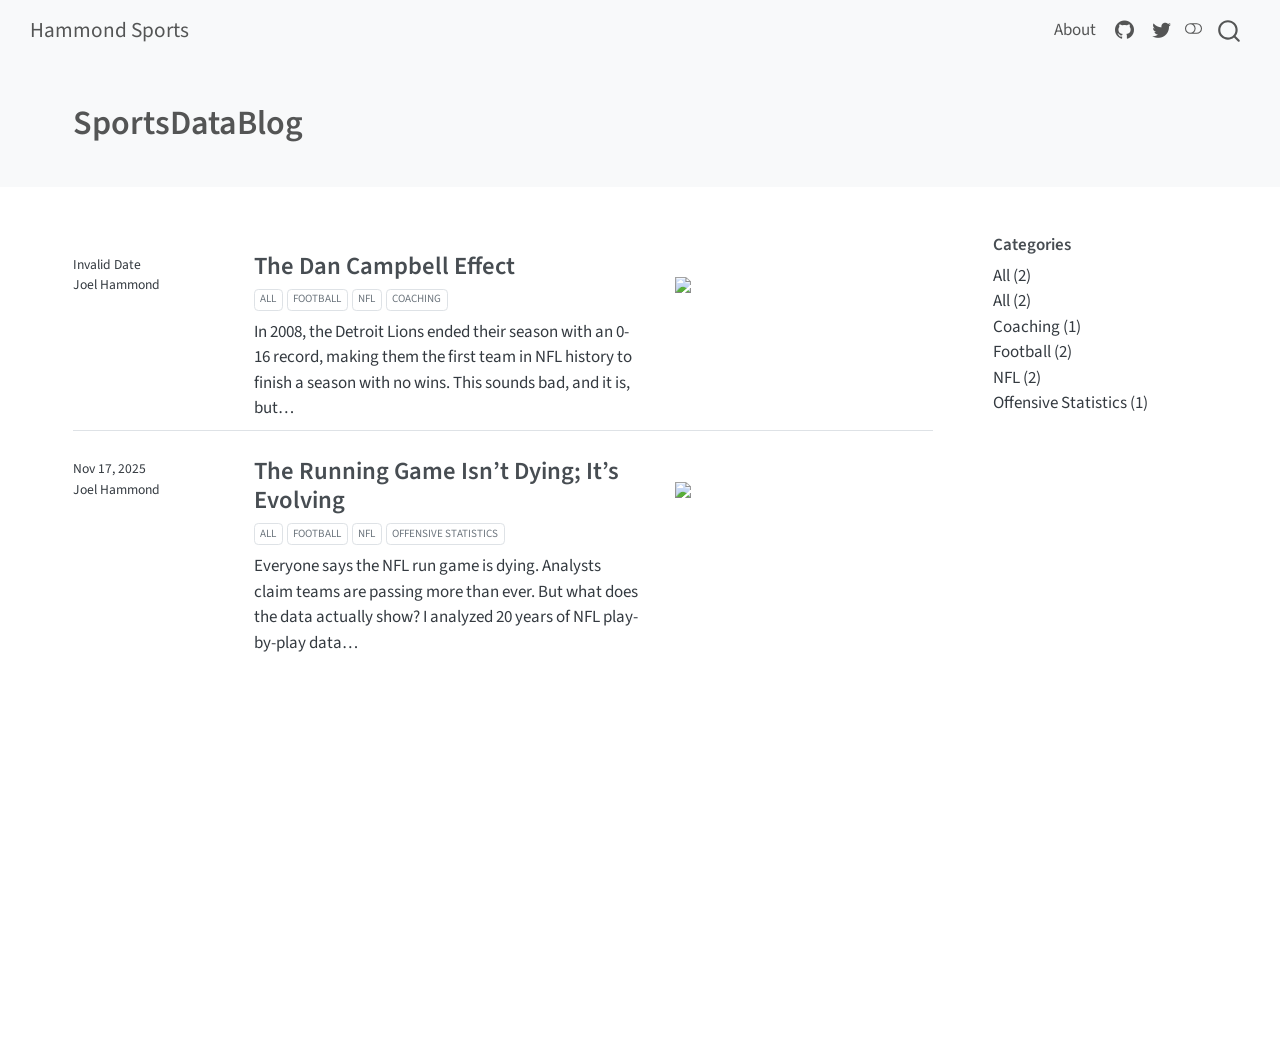
==== index.html @ 889d83ba "DanTest5" ====
<!DOCTYPE html>
<html xmlns="http://www.w3.org/1999/xhtml" lang="en" xml:lang="en"><head>

<meta charset="utf-8">
<meta name="generator" content="quarto-1.5.57">

<meta name="viewport" content="width=device-width, initial-scale=1.0, user-scalable=yes">


<title>SportsDataBlog – Hammond Sports</title>
<style>
code{white-space: pre-wrap;}
span.smallcaps{font-variant: small-caps;}
div.columns{display: flex; gap: min(4vw, 1.5em);}
div.column{flex: auto; overflow-x: auto;}
div.hanging-indent{margin-left: 1.5em; text-indent: -1.5em;}
ul.task-list{list-style: none;}
ul.task-list li input[type="checkbox"] {
  width: 0.8em;
  margin: 0 0.8em 0.2em -1em; /* quarto-specific, see https://github.com/quarto-dev/quarto-cli/issues/4556 */ 
  vertical-align: middle;
}
</style>


<script src="site_libs/quarto-nav/quarto-nav.js"></script>
<script src="site_libs/quarto-nav/headroom.min.js"></script>
<script src="site_libs/clipboard/clipboard.min.js"></script>
<script src="site_libs/quarto-search/autocomplete.umd.js"></script>
<script src="site_libs/quarto-search/fuse.min.js"></script>
<script src="site_libs/quarto-search/quarto-search.js"></script>
<meta name="quarto:offset" content="./">
<link href="./logo.png" rel="icon" type="image/png">
<script src="site_libs/quarto-listing/list.min.js"></script>
<script src="site_libs/quarto-listing/quarto-listing.js"></script>
<script src="site_libs/quarto-html/quarto.js"></script>
<script src="site_libs/quarto-html/popper.min.js"></script>
<script src="site_libs/quarto-html/tippy.umd.min.js"></script>
<script src="site_libs/quarto-html/anchor.min.js"></script>
<link href="site_libs/quarto-html/tippy.css" rel="stylesheet">
<link href="site_libs/quarto-html/quarto-syntax-highlighting.css" rel="stylesheet" class="quarto-color-scheme" id="quarto-text-highlighting-styles">
<link href="site_libs/quarto-html/quarto-syntax-highlighting-dark.css" rel="prefetch" class="quarto-color-scheme quarto-color-alternate" id="quarto-text-highlighting-styles">
<script src="site_libs/bootstrap/bootstrap.min.js"></script>
<link href="site_libs/bootstrap/bootstrap-icons.css" rel="stylesheet">
<link href="site_libs/bootstrap/bootstrap.min.css" rel="stylesheet" class="quarto-color-scheme" id="quarto-bootstrap" data-mode="light">
<link href="site_libs/bootstrap/bootstrap-dark.min.css" rel="prefetch" class="quarto-color-scheme quarto-color-alternate" id="quarto-bootstrap" data-mode="light">
<script id="quarto-search-options" type="application/json">{
  "location": "navbar",
  "copy-button": false,
  "collapse-after": 3,
  "panel-placement": "end",
  "type": "overlay",
  "limit": 50,
  "keyboard-shortcut": [
    "f",
    "/",
    "s"
  ],
  "show-item-context": false,
  "language": {
    "search-no-results-text": "No results",
    "search-matching-documents-text": "matching documents",
    "search-copy-link-title": "Copy link to search",
    "search-hide-matches-text": "Hide additional matches",
    "search-more-match-text": "more match in this document",
    "search-more-matches-text": "more matches in this document",
    "search-clear-button-title": "Clear",
    "search-text-placeholder": "",
    "search-detached-cancel-button-title": "Cancel",
    "search-submit-button-title": "Submit",
    "search-label": "Search"
  }
}</script>
<script>

  window.document.addEventListener("DOMContentLoaded", function (_event) {
    const listingTargetEl = window.document.querySelector('#listing-listing .list');
    if (!listingTargetEl) {
      // No listing discovered, do not attach.
      return; 
    }

    const options = {
      valueNames: ['listing-date','listing-title','listing-author','listing-image','listing-description','listing-categories',{ data: ['index'] },{ data: ['categories'] },{ data: ['listing-date-sort'] },{ data: ['listing-file-modified-sort'] }],
      
      searchColumns: ["listing-date","listing-title","listing-author","listing-image","listing-description","listing-categories"],
    };

    window['quarto-listings'] = window['quarto-listings'] || {};
    window['quarto-listings']['listing-listing'] = new List('listing-listing', options);

    if (window['quarto-listing-loaded']) {
      window['quarto-listing-loaded']();
    }
  });

  window.addEventListener('hashchange',() => {
    if (window['quarto-listing-loaded']) {
      window['quarto-listing-loaded']();
    }
  })
  </script>

  <script src="https://cdnjs.cloudflare.com/polyfill/v3/polyfill.min.js?features=es6"></script>
  <script src="https://cdn.jsdelivr.net/npm/mathjax@3/es5/tex-chtml-full.js" type="text/javascript"></script>

<script type="text/javascript">
const typesetMath = (el) => {
  if (window.MathJax) {
    // MathJax Typeset
    window.MathJax.typeset([el]);
  } else if (window.katex) {
    // KaTeX Render
    var mathElements = el.getElementsByClassName("math");
    var macros = [];
    for (var i = 0; i < mathElements.length; i++) {
      var texText = mathElements[i].firstChild;
      if (mathElements[i].tagName == "SPAN") {
        window.katex.render(texText.data, mathElements[i], {
          displayMode: mathElements[i].classList.contains('display'),
          throwOnError: false,
          macros: macros,
          fleqn: false
        });
      }
    }
  }
}
window.Quarto = {
  typesetMath
};
</script>

<link rel="stylesheet" href="styles.css">
</head>

<body class="nav-fixed">

<div id="quarto-search-results"></div>
  <header id="quarto-header" class="headroom fixed-top quarto-banner">
    <nav class="navbar navbar-expand-lg " data-bs-theme="dark">
      <div class="navbar-container container-fluid">
      <div class="navbar-brand-container mx-auto">
    <a class="navbar-brand" href="./index.html">
    <span class="navbar-title">Hammond Sports</span>
    </a>
  </div>
            <div id="quarto-search" class="" title="Search"></div>
          <button class="navbar-toggler" type="button" data-bs-toggle="collapse" data-bs-target="#navbarCollapse" aria-controls="navbarCollapse" role="menu" aria-expanded="false" aria-label="Toggle navigation" onclick="if (window.quartoToggleHeadroom) { window.quartoToggleHeadroom(); }">
  <span class="navbar-toggler-icon"></span>
</button>
          <div class="collapse navbar-collapse" id="navbarCollapse">
            <ul class="navbar-nav navbar-nav-scroll ms-auto">
  <li class="nav-item">
    <a class="nav-link" href="./about.html"> 
<span class="menu-text">About</span></a>
  </li>  
  <li class="nav-item compact">
    <a class="nav-link" href="https://github.com/JoelHammond1"> <i class="bi bi-github" role="img">
</i> 
<span class="menu-text"></span></a>
  </li>  
  <li class="nav-item compact">
    <a class="nav-link" href="https://x.com/GBR_GoBigRed"> <i class="bi bi-twitter" role="img">
</i> 
<span class="menu-text"></span></a>
  </li>  
</ul>
          </div> <!-- /navcollapse -->
            <div class="quarto-navbar-tools">
  <a href="" class="quarto-color-scheme-toggle quarto-navigation-tool  px-1" onclick="window.quartoToggleColorScheme(); return false;" title="Toggle dark mode"><i class="bi"></i></a>
</div>
      </div> <!-- /container-fluid -->
    </nav>
</header>
<!-- content -->
<header id="title-block-header" class="quarto-title-block default page-columns page-full">
  <div class="quarto-title-banner page-columns page-full">
    <div class="quarto-title column-page-left">
      <h1 class="title">SportsDataBlog</h1>
                      </div>
  </div>
    
  
  <div class="quarto-title-meta column-page-left">

      
    
      
    </div>
    
  
  </header><div id="quarto-content" class="quarto-container page-columns page-rows-contents page-layout-full page-navbar">
<!-- sidebar -->
<!-- margin-sidebar -->
    <div id="quarto-margin-sidebar" class="sidebar margin-sidebar">
        
    <h5 class="quarto-listing-category-title">Categories</h5><div class="quarto-listing-category category-default"><div class="category" data-category="">All <span class="quarto-category-count">(2)</span></div><div class="category" data-category="All">All <span class="quarto-category-count">(2)</span></div><div class="category" data-category="Coaching">Coaching <span class="quarto-category-count">(1)</span></div><div class="category" data-category="Football">Football <span class="quarto-category-count">(2)</span></div><div class="category" data-category="NFL">NFL <span class="quarto-category-count">(2)</span></div><div class="category" data-category="Offensive Statistics">Offensive Statistics <span class="quarto-category-count">(1)</span></div></div></div>
<!-- main -->
<main class="content quarto-banner-title-block column-page-left" id="quarto-document-content">









<div class="quarto-listing quarto-listing-container-default" id="listing-listing">
<div class="list quarto-listing-default">
<div class="quarto-post image-right" data-index="0" data-categories="All,Football,NFL,Coaching" data-listing-date-sort="NaN" data-listing-file-modified-sort="1764719911461" data-listing-date-modified-sort="NaN" data-listing-reading-time-sort="6" data-listing-word-count-sort="1157">
<div class="thumbnail">
<p><a href="./posts/DetroitLions/index.html" class="no-external"></a></p><a href="./posts/DetroitLions/index.html" class="no-external">
<p><img loading="lazy" src="./posts/DetroitLions/DanCampbellBlog.jpg" class="thumbnail-image"></p>
</a><p><a href="./posts/DetroitLions/index.html" class="no-external"></a></p>
</div>
<div class="body">
<h3 class="no-anchor listing-title">
<a href="./posts/DetroitLions/index.html" class="no-external">The Dan Campbell Effect</a>
</h3>
<div class="listing-subtitle">
<a href="./posts/DetroitLions/index.html" class="no-external"></a>
</div>
<div class="listing-categories">
<div class="listing-category" onclick="window.quartoListingCategory('All'); return false;">
All
</div>
<div class="listing-category" onclick="window.quartoListingCategory('Football'); return false;">
Football
</div>
<div class="listing-category" onclick="window.quartoListingCategory('NFL'); return false;">
NFL
</div>
<div class="listing-category" onclick="window.quartoListingCategory('Coaching'); return false;">
Coaching
</div>
</div>
<div class="listing-description">
<a href="./posts/DetroitLions/index.html" class="no-external">In 2008, the Detroit Lions ended their season with an 0-16 record, making them the first team in NFL history to finish a season with no wins. This sounds bad, and it is, but…</a>
</div>
</div>
<div class="metadata">
<a href="./posts/DetroitLions/index.html" class="no-external">
<div class="listing-date">
Invalid Date
</div>
<div class="listing-author">
Joel Hammond
</div>
</a>
</div>
</div>
<div class="quarto-post image-right" data-index="1" data-categories="All,Football,NFL,Offensive Statistics" data-listing-date-sort="1763359200000" data-listing-file-modified-sort="1763577072582" data-listing-date-modified-sort="NaN" data-listing-reading-time-sort="9" data-listing-word-count-sort="1790">
<div class="thumbnail">
<p><a href="./posts/FootBallRushing/index.html" class="no-external"></a></p><a href="./posts/FootBallRushing/index.html" class="no-external">
<p><img loading="lazy" src="./posts/FootBallRushing/000012.png?fixed_size=1" class="thumbnail-image"></p>
</a><p><a href="./posts/FootBallRushing/index.html" class="no-external"></a></p>
</div>
<div class="body">
<h3 class="no-anchor listing-title">
<a href="./posts/FootBallRushing/index.html" class="no-external">The Running Game Isn’t Dying; It’s Evolving</a>
</h3>
<div class="listing-subtitle">
<a href="./posts/FootBallRushing/index.html" class="no-external"></a>
</div>
<div class="listing-categories">
<div class="listing-category" onclick="window.quartoListingCategory('All'); return false;">
All
</div>
<div class="listing-category" onclick="window.quartoListingCategory('Football'); return false;">
Football
</div>
<div class="listing-category" onclick="window.quartoListingCategory('NFL'); return false;">
NFL
</div>
<div class="listing-category" onclick="window.quartoListingCategory('Offensive Statistics'); return false;">
Offensive Statistics
</div>
</div>
<div class="listing-description">
<a href="./posts/FootBallRushing/index.html" class="no-external">Everyone says the NFL run game is dying. Analysts claim teams are passing more than ever. But what does the data actually show? I analyzed 20 years of NFL play-by-play data…</a>
</div>
</div>
<div class="metadata">
<a href="./posts/FootBallRushing/index.html" class="no-external">
<div class="listing-date">
Nov 17, 2025
</div>
<div class="listing-author">
Joel Hammond
</div>
</a>
</div>
</div>
</div>
<div class="listing-no-matching d-none">
No matching items
</div>
</div></main> <!-- /main -->
<script id="quarto-html-after-body" type="application/javascript">
window.document.addEventListener("DOMContentLoaded", function (event) {
  const toggleBodyColorMode = (bsSheetEl) => {
    const mode = bsSheetEl.getAttribute("data-mode");
    const bodyEl = window.document.querySelector("body");
    if (mode === "dark") {
      bodyEl.classList.add("quarto-dark");
      bodyEl.classList.remove("quarto-light");
    } else {
      bodyEl.classList.add("quarto-light");
      bodyEl.classList.remove("quarto-dark");
    }
  }
  const toggleBodyColorPrimary = () => {
    const bsSheetEl = window.document.querySelector("link#quarto-bootstrap");
    if (bsSheetEl) {
      toggleBodyColorMode(bsSheetEl);
    }
  }
  toggleBodyColorPrimary();  
  const disableStylesheet = (stylesheets) => {
    for (let i=0; i < stylesheets.length; i++) {
      const stylesheet = stylesheets[i];
      stylesheet.rel = 'prefetch';
    }
  }
  const enableStylesheet = (stylesheets) => {
    for (let i=0; i < stylesheets.length; i++) {
      const stylesheet = stylesheets[i];
      stylesheet.rel = 'stylesheet';
    }
  }
  const manageTransitions = (selector, allowTransitions) => {
    const els = window.document.querySelectorAll(selector);
    for (let i=0; i < els.length; i++) {
      const el = els[i];
      if (allowTransitions) {
        el.classList.remove('notransition');
      } else {
        el.classList.add('notransition');
      }
    }
  }
  const toggleGiscusIfUsed = (isAlternate, darkModeDefault) => {
    const baseTheme = document.querySelector('#giscus-base-theme')?.value ?? 'light';
    const alternateTheme = document.querySelector('#giscus-alt-theme')?.value ?? 'dark';
    let newTheme = '';
    if(darkModeDefault) {
      newTheme = isAlternate ? baseTheme : alternateTheme;
    } else {
      newTheme = isAlternate ? alternateTheme : baseTheme;
    }
    const changeGiscusTheme = () => {
      // From: https://github.com/giscus/giscus/issues/336
      const sendMessage = (message) => {
        const iframe = document.querySelector('iframe.giscus-frame');
        if (!iframe) return;
        iframe.contentWindow.postMessage({ giscus: message }, 'https://giscus.app');
      }
      sendMessage({
        setConfig: {
          theme: newTheme
        }
      });
    }
    const isGiscussLoaded = window.document.querySelector('iframe.giscus-frame') !== null;
    if (isGiscussLoaded) {
      changeGiscusTheme();
    }
  }
  const toggleColorMode = (alternate) => {
    // Switch the stylesheets
    const alternateStylesheets = window.document.querySelectorAll('link.quarto-color-scheme.quarto-color-alternate');
    manageTransitions('#quarto-margin-sidebar .nav-link', false);
    if (alternate) {
      enableStylesheet(alternateStylesheets);
      for (const sheetNode of alternateStylesheets) {
        if (sheetNode.id === "quarto-bootstrap") {
          toggleBodyColorMode(sheetNode);
        }
      }
    } else {
      disableStylesheet(alternateStylesheets);
      toggleBodyColorPrimary();
    }
    manageTransitions('#quarto-margin-sidebar .nav-link', true);
    // Switch the toggles
    const toggles = window.document.querySelectorAll('.quarto-color-scheme-toggle');
    for (let i=0; i < toggles.length; i++) {
      const toggle = toggles[i];
      if (toggle) {
        if (alternate) {
          toggle.classList.add("alternate");     
        } else {
          toggle.classList.remove("alternate");
        }
      }
    }
    // Hack to workaround the fact that safari doesn't
    // properly recolor the scrollbar when toggling (#1455)
    if (navigator.userAgent.indexOf('Safari') > 0 && navigator.userAgent.indexOf('Chrome') == -1) {
      manageTransitions("body", false);
      window.scrollTo(0, 1);
      setTimeout(() => {
        window.scrollTo(0, 0);
        manageTransitions("body", true);
      }, 40);  
    }
  }
  const isFileUrl = () => { 
    return window.location.protocol === 'file:';
  }
  const hasAlternateSentinel = () => {  
    let styleSentinel = getColorSchemeSentinel();
    if (styleSentinel !== null) {
      return styleSentinel === "alternate";
    } else {
      return false;
    }
  }
  const setStyleSentinel = (alternate) => {
    const value = alternate ? "alternate" : "default";
    if (!isFileUrl()) {
      window.localStorage.setItem("quarto-color-scheme", value);
    } else {
      localAlternateSentinel = value;
    }
  }
  const getColorSchemeSentinel = () => {
    if (!isFileUrl()) {
      const storageValue = window.localStorage.getItem("quarto-color-scheme");
      return storageValue != null ? storageValue : localAlternateSentinel;
    } else {
      return localAlternateSentinel;
    }
  }
  const darkModeDefault = false;
  let localAlternateSentinel = darkModeDefault ? 'alternate' : 'default';
  // Dark / light mode switch
  window.quartoToggleColorScheme = () => {
    // Read the current dark / light value 
    let toAlternate = !hasAlternateSentinel();
    toggleColorMode(toAlternate);
    setStyleSentinel(toAlternate);
    toggleGiscusIfUsed(toAlternate, darkModeDefault);
  };
  // Ensure there is a toggle, if there isn't float one in the top right
  if (window.document.querySelector('.quarto-color-scheme-toggle') === null) {
    const a = window.document.createElement('a');
    a.classList.add('top-right');
    a.classList.add('quarto-color-scheme-toggle');
    a.href = "";
    a.onclick = function() { try { window.quartoToggleColorScheme(); } catch {} return false; };
    const i = window.document.createElement("i");
    i.classList.add('bi');
    a.appendChild(i);
    window.document.body.appendChild(a);
  }
  // Switch to dark mode if need be
  if (hasAlternateSentinel()) {
    toggleColorMode(true);
  } else {
    toggleColorMode(false);
  }
  const icon = "";
  const anchorJS = new window.AnchorJS();
  anchorJS.options = {
    placement: 'right',
    icon: icon
  };
  anchorJS.add('.anchored');
  const isCodeAnnotation = (el) => {
    for (const clz of el.classList) {
      if (clz.startsWith('code-annotation-')) {                     
        return true;
      }
    }
    return false;
  }
  const onCopySuccess = function(e) {
    // button target
    const button = e.trigger;
    // don't keep focus
    button.blur();
    // flash "checked"
    button.classList.add('code-copy-button-checked');
    var currentTitle = button.getAttribute("title");
    button.setAttribute("title", "Copied!");
    let tooltip;
    if (window.bootstrap) {
      button.setAttribute("data-bs-toggle", "tooltip");
      button.setAttribute("data-bs-placement", "left");
      button.setAttribute("data-bs-title", "Copied!");
      tooltip = new bootstrap.Tooltip(button, 
        { trigger: "manual", 
          customClass: "code-copy-button-tooltip",
          offset: [0, -8]});
      tooltip.show();    
    }
    setTimeout(function() {
      if (tooltip) {
        tooltip.hide();
        button.removeAttribute("data-bs-title");
        button.removeAttribute("data-bs-toggle");
        button.removeAttribute("data-bs-placement");
      }
      button.setAttribute("title", currentTitle);
      button.classList.remove('code-copy-button-checked');
    }, 1000);
    // clear code selection
    e.clearSelection();
  }
  const getTextToCopy = function(trigger) {
      const codeEl = trigger.previousElementSibling.cloneNode(true);
      for (const childEl of codeEl.children) {
        if (isCodeAnnotation(childEl)) {
          childEl.remove();
        }
      }
      return codeEl.innerText;
  }
  const clipboard = new window.ClipboardJS('.code-copy-button:not([data-in-quarto-modal])', {
    text: getTextToCopy
  });
  clipboard.on('success', onCopySuccess);
  if (window.document.getElementById('quarto-embedded-source-code-modal')) {
    // For code content inside modals, clipBoardJS needs to be initialized with a container option
    // TODO: Check when it could be a function (https://github.com/zenorocha/clipboard.js/issues/860)
    const clipboardModal = new window.ClipboardJS('.code-copy-button[data-in-quarto-modal]', {
      text: getTextToCopy,
      container: window.document.getElementById('quarto-embedded-source-code-modal')
    });
    clipboardModal.on('success', onCopySuccess);
  }
    var localhostRegex = new RegExp(/^(?:http|https):\/\/localhost\:?[0-9]*\//);
    var mailtoRegex = new RegExp(/^mailto:/);
      var filterRegex = new RegExp('/' + window.location.host + '/');
    var isInternal = (href) => {
        return filterRegex.test(href) || localhostRegex.test(href) || mailtoRegex.test(href);
    }
    // Inspect non-navigation links and adorn them if external
 	var links = window.document.querySelectorAll('a[href]:not(.nav-link):not(.navbar-brand):not(.toc-action):not(.sidebar-link):not(.sidebar-item-toggle):not(.pagination-link):not(.no-external):not([aria-hidden]):not(.dropdown-item):not(.quarto-navigation-tool):not(.about-link)');
    for (var i=0; i<links.length; i++) {
      const link = links[i];
      if (!isInternal(link.href)) {
        // undo the damage that might have been done by quarto-nav.js in the case of
        // links that we want to consider external
        if (link.dataset.originalHref !== undefined) {
          link.href = link.dataset.originalHref;
        }
      }
    }
  function tippyHover(el, contentFn, onTriggerFn, onUntriggerFn) {
    const config = {
      allowHTML: true,
      maxWidth: 500,
      delay: 100,
      arrow: false,
      appendTo: function(el) {
          return el.parentElement;
      },
      interactive: true,
      interactiveBorder: 10,
      theme: 'quarto',
      placement: 'bottom-start',
    };
    if (contentFn) {
      config.content = contentFn;
    }
    if (onTriggerFn) {
      config.onTrigger = onTriggerFn;
    }
    if (onUntriggerFn) {
      config.onUntrigger = onUntriggerFn;
    }
    window.tippy(el, config); 
  }
  const noterefs = window.document.querySelectorAll('a[role="doc-noteref"]');
  for (var i=0; i<noterefs.length; i++) {
    const ref = noterefs[i];
    tippyHover(ref, function() {
      // use id or data attribute instead here
      let href = ref.getAttribute('data-footnote-href') || ref.getAttribute('href');
      try { href = new URL(href).hash; } catch {}
      const id = href.replace(/^#\/?/, "");
      const note = window.document.getElementById(id);
      if (note) {
        return note.innerHTML;
      } else {
        return "";
      }
    });
  }
  const xrefs = window.document.querySelectorAll('a.quarto-xref');
  const processXRef = (id, note) => {
    // Strip column container classes
    const stripColumnClz = (el) => {
      el.classList.remove("page-full", "page-columns");
      if (el.children) {
        for (const child of el.children) {
          stripColumnClz(child);
        }
      }
    }
    stripColumnClz(note)
    if (id === null || id.startsWith('sec-')) {
      // Special case sections, only their first couple elements
      const container = document.createElement("div");
      if (note.children && note.children.length > 2) {
        container.appendChild(note.children[0].cloneNode(true));
        for (let i = 1; i < note.children.length; i++) {
          const child = note.children[i];
          if (child.tagName === "P" && child.innerText === "") {
            continue;
          } else {
            container.appendChild(child.cloneNode(true));
            break;
          }
        }
        if (window.Quarto?.typesetMath) {
          window.Quarto.typesetMath(container);
        }
        return container.innerHTML
      } else {
        if (window.Quarto?.typesetMath) {
          window.Quarto.typesetMath(note);
        }
        return note.innerHTML;
      }
    } else {
      // Remove any anchor links if they are present
      const anchorLink = note.querySelector('a.anchorjs-link');
      if (anchorLink) {
        anchorLink.remove();
      }
      if (window.Quarto?.typesetMath) {
        window.Quarto.typesetMath(note);
      }
      // TODO in 1.5, we should make sure this works without a callout special case
      if (note.classList.contains("callout")) {
        return note.outerHTML;
      } else {
        return note.innerHTML;
      }
    }
  }
  for (var i=0; i<xrefs.length; i++) {
    const xref = xrefs[i];
    tippyHover(xref, undefined, function(instance) {
      instance.disable();
      let url = xref.getAttribute('href');
      let hash = undefined; 
      if (url.startsWith('#')) {
        hash = url;
      } else {
        try { hash = new URL(url).hash; } catch {}
      }
      if (hash) {
        const id = hash.replace(/^#\/?/, "");
        const note = window.document.getElementById(id);
        if (note !== null) {
          try {
            const html = processXRef(id, note.cloneNode(true));
            instance.setContent(html);
          } finally {
            instance.enable();
            instance.show();
          }
        } else {
          // See if we can fetch this
          fetch(url.split('#')[0])
          .then(res => res.text())
          .then(html => {
            const parser = new DOMParser();
            const htmlDoc = parser.parseFromString(html, "text/html");
            const note = htmlDoc.getElementById(id);
            if (note !== null) {
              const html = processXRef(id, note);
              instance.setContent(html);
            } 
          }).finally(() => {
            instance.enable();
            instance.show();
          });
        }
      } else {
        // See if we can fetch a full url (with no hash to target)
        // This is a special case and we should probably do some content thinning / targeting
        fetch(url)
        .then(res => res.text())
        .then(html => {
          const parser = new DOMParser();
          const htmlDoc = parser.parseFromString(html, "text/html");
          const note = htmlDoc.querySelector('main.content');
          if (note !== null) {
            // This should only happen for chapter cross references
            // (since there is no id in the URL)
            // remove the first header
            if (note.children.length > 0 && note.children[0].tagName === "HEADER") {
              note.children[0].remove();
            }
            const html = processXRef(null, note);
            instance.setContent(html);
          } 
        }).finally(() => {
          instance.enable();
          instance.show();
        });
      }
    }, function(instance) {
    });
  }
      let selectedAnnoteEl;
      const selectorForAnnotation = ( cell, annotation) => {
        let cellAttr = 'data-code-cell="' + cell + '"';
        let lineAttr = 'data-code-annotation="' +  annotation + '"';
        const selector = 'span[' + cellAttr + '][' + lineAttr + ']';
        return selector;
      }
      const selectCodeLines = (annoteEl) => {
        const doc = window.document;
        const targetCell = annoteEl.getAttribute("data-target-cell");
        const targetAnnotation = annoteEl.getAttribute("data-target-annotation");
        const annoteSpan = window.document.querySelector(selectorForAnnotation(targetCell, targetAnnotation));
        const lines = annoteSpan.getAttribute("data-code-lines").split(",");
        const lineIds = lines.map((line) => {
          return targetCell + "-" + line;
        })
        let top = null;
        let height = null;
        let parent = null;
        if (lineIds.length > 0) {
            //compute the position of the single el (top and bottom and make a div)
            const el = window.document.getElementById(lineIds[0]);
            top = el.offsetTop;
            height = el.offsetHeight;
            parent = el.parentElement.parentElement;
          if (lineIds.length > 1) {
            const lastEl = window.document.getElementById(lineIds[lineIds.length - 1]);
            const bottom = lastEl.offsetTop + lastEl.offsetHeight;
            height = bottom - top;
          }
          if (top !== null && height !== null && parent !== null) {
            // cook up a div (if necessary) and position it 
            let div = window.document.getElementById("code-annotation-line-highlight");
            if (div === null) {
              div = window.document.createElement("div");
              div.setAttribute("id", "code-annotation-line-highlight");
              div.style.position = 'absolute';
              parent.appendChild(div);
            }
            div.style.top = top - 2 + "px";
            div.style.height = height + 4 + "px";
            div.style.left = 0;
            let gutterDiv = window.document.getElementById("code-annotation-line-highlight-gutter");
            if (gutterDiv === null) {
              gutterDiv = window.document.createElement("div");
              gutterDiv.setAttribute("id", "code-annotation-line-highlight-gutter");
              gutterDiv.style.position = 'absolute';
              const codeCell = window.document.getElementById(targetCell);
              const gutter = codeCell.querySelector('.code-annotation-gutter');
              gutter.appendChild(gutterDiv);
            }
            gutterDiv.style.top = top - 2 + "px";
            gutterDiv.style.height = height + 4 + "px";
          }
          selectedAnnoteEl = annoteEl;
        }
      };
      const unselectCodeLines = () => {
        const elementsIds = ["code-annotation-line-highlight", "code-annotation-line-highlight-gutter"];
        elementsIds.forEach((elId) => {
          const div = window.document.getElementById(elId);
          if (div) {
            div.remove();
          }
        });
        selectedAnnoteEl = undefined;
      };
        // Handle positioning of the toggle
    window.addEventListener(
      "resize",
      throttle(() => {
        elRect = undefined;
        if (selectedAnnoteEl) {
          selectCodeLines(selectedAnnoteEl);
        }
      }, 10)
    );
    function throttle(fn, ms) {
    let throttle = false;
    let timer;
      return (...args) => {
        if(!throttle) { // first call gets through
            fn.apply(this, args);
            throttle = true;
        } else { // all the others get throttled
            if(timer) clearTimeout(timer); // cancel #2
            timer = setTimeout(() => {
              fn.apply(this, args);
              timer = throttle = false;
            }, ms);
        }
      };
    }
      // Attach click handler to the DT
      const annoteDls = window.document.querySelectorAll('dt[data-target-cell]');
      for (const annoteDlNode of annoteDls) {
        annoteDlNode.addEventListener('click', (event) => {
          const clickedEl = event.target;
          if (clickedEl !== selectedAnnoteEl) {
            unselectCodeLines();
            const activeEl = window.document.querySelector('dt[data-target-cell].code-annotation-active');
            if (activeEl) {
              activeEl.classList.remove('code-annotation-active');
            }
            selectCodeLines(clickedEl);
            clickedEl.classList.add('code-annotation-active');
          } else {
            // Unselect the line
            unselectCodeLines();
            clickedEl.classList.remove('code-annotation-active');
          }
        });
      }
  const findCites = (el) => {
    const parentEl = el.parentElement;
    if (parentEl) {
      const cites = parentEl.dataset.cites;
      if (cites) {
        return {
          el,
          cites: cites.split(' ')
        };
      } else {
        return findCites(el.parentElement)
      }
    } else {
      return undefined;
    }
  };
  var bibliorefs = window.document.querySelectorAll('a[role="doc-biblioref"]');
  for (var i=0; i<bibliorefs.length; i++) {
    const ref = bibliorefs[i];
    const citeInfo = findCites(ref);
    if (citeInfo) {
      tippyHover(citeInfo.el, function() {
        var popup = window.document.createElement('div');
        citeInfo.cites.forEach(function(cite) {
          var citeDiv = window.document.createElement('div');
          citeDiv.classList.add('hanging-indent');
          citeDiv.classList.add('csl-entry');
          var biblioDiv = window.document.getElementById('ref-' + cite);
          if (biblioDiv) {
            citeDiv.innerHTML = biblioDiv.innerHTML;
          }
          popup.appendChild(citeDiv);
        });
        return popup.innerHTML;
      });
    }
  }
});
</script>
</div> <!-- /content -->




</body></html>
---- site_libs/quarto-html/tippy.css ----
.tippy-box[data-animation=fade][data-state=hidden]{opacity:0}[data-tippy-root]{max-width:calc(100vw - 10px)}.tippy-box{position:relative;background-color:#333;color:#fff;border-radius:4px;font-size:14px;line-height:1.4;white-space:normal;outline:0;transition-property:transform,visibility,opacity}.tippy-box[data-placement^=top]>.tippy-arrow{bottom:0}.tippy-box[data-placement^=top]>.tippy-arrow:before{bottom:-7px;left:0;border-width:8px 8px 0;border-top-color:initial;transform-origin:center top}.tippy-box[data-placement^=bottom]>.tippy-arrow{top:0}.tippy-box[data-placement^=bottom]>.tippy-arrow:before{top:-7px;left:0;border-width:0 8px 8px;border-bottom-color:initial;transform-origin:center bottom}.tippy-box[data-placement^=left]>.tippy-arrow{right:0}.tippy-box[data-placement^=left]>.tippy-arrow:before{border-width:8px 0 8px 8px;border-left-color:initial;right:-7px;transform-origin:center left}.tippy-box[data-placement^=right]>.tippy-arrow{left:0}.tippy-box[data-placement^=right]>.tippy-arrow:before{left:-7px;border-width:8px 8px 8px 0;border-right-color:initial;transform-origin:center right}.tippy-box[data-inertia][data-state=visible]{transition-timing-function:cubic-bezier(.54,1.5,.38,1.11)}.tippy-arrow{width:16px;height:16px;color:#333}.tippy-arrow:before{content:"";position:absolute;border-color:transparent;border-style:solid}.tippy-content{position:relative;padding:5px 9px;z-index:1}
---- site_libs/quarto-html/quarto-syntax-highlighting.css ----
/* quarto syntax highlight colors */
:root {
  --quarto-hl-ot-color: #003B4F;
  --quarto-hl-at-color: #657422;
  --quarto-hl-ss-color: #20794D;
  --quarto-hl-an-color: #5E5E5E;
  --quarto-hl-fu-color: #4758AB;
  --quarto-hl-st-color: #20794D;
  --quarto-hl-cf-color: #003B4F;
  --quarto-hl-op-color: #5E5E5E;
  --quarto-hl-er-color: #AD0000;
  --quarto-hl-bn-color: #AD0000;
  --quarto-hl-al-color: #AD0000;
  --quarto-hl-va-color: #111111;
  --quarto-hl-bu-color: inherit;
  --quarto-hl-ex-color: inherit;
  --quarto-hl-pp-color: #AD0000;
  --quarto-hl-in-color: #5E5E5E;
  --quarto-hl-vs-color: #20794D;
  --quarto-hl-wa-color: #5E5E5E;
  --quarto-hl-do-color: #5E5E5E;
  --quarto-hl-im-color: #00769E;
  --quarto-hl-ch-color: #20794D;
  --quarto-hl-dt-color: #AD0000;
  --quarto-hl-fl-color: #AD0000;
  --quarto-hl-co-color: #5E5E5E;
  --quarto-hl-cv-color: #5E5E5E;
  --quarto-hl-cn-color: #8f5902;
  --quarto-hl-sc-color: #5E5E5E;
  --quarto-hl-dv-color: #AD0000;
  --quarto-hl-kw-color: #003B4F;
}

/* other quarto variables */
:root {
  --quarto-font-monospace: SFMono-Regular, Menlo, Monaco, Consolas, "Liberation Mono", "Courier New", monospace;
}

pre > code.sourceCode > span {
  color: #003B4F;
}

code span {
  color: #003B4F;
}

code.sourceCode > span {
  color: #003B4F;
}

div.sourceCode,
div.sourceCode pre.sourceCode {
  color: #003B4F;
}

code span.ot {
  color: #003B4F;
  font-style: inherit;
}

code span.at {
  color: #657422;
  font-style: inherit;
}

code span.ss {
  color: #20794D;
  font-style: inherit;
}

code span.an {
  color: #5E5E5E;
  font-style: inherit;
}

code span.fu {
  color: #4758AB;
  font-style: inherit;
}

code span.st {
  color: #20794D;
  font-style: inherit;
}

code span.cf {
  color: #003B4F;
  font-weight: bold;
  font-style: inherit;
}

code span.op {
  color: #5E5E5E;
  font-style: inherit;
}

code span.er {
  color: #AD0000;
  font-style: inherit;
}

code span.bn {
  color: #AD0000;
  font-style: inherit;
}

code span.al {
  color: #AD0000;
  font-style: inherit;
}

code span.va {
  color: #111111;
  font-style: inherit;
}

code span.bu {
  font-style: inherit;
}

code span.ex {
  font-style: inherit;
}

code span.pp {
  color: #AD0000;
  font-style: inherit;
}

code span.in {
  color: #5E5E5E;
  font-style: inherit;
}

code span.vs {
  color: #20794D;
  font-style: inherit;
}

code span.wa {
  color: #5E5E5E;
  font-style: italic;
}

code span.do {
  color: #5E5E5E;
  font-style: italic;
}

code span.im {
  color: #00769E;
  font-style: inherit;
}

code span.ch {
  color: #20794D;
  font-style: inherit;
}

code span.dt {
  color: #AD0000;
  font-style: inherit;
}

code span.fl {
  color: #AD0000;
  font-style: inherit;
}

code span.co {
  color: #5E5E5E;
  font-style: inherit;
}

code span.cv {
  color: #5E5E5E;
  font-style: italic;
}

code span.cn {
  color: #8f5902;
  font-style: inherit;
}

code span.sc {
  color: #5E5E5E;
  font-style: inherit;
}

code span.dv {
  color: #AD0000;
  font-style: inherit;
}

code span.kw {
  color: #003B4F;
  font-weight: bold;
  font-style: inherit;
}

.prevent-inlining {
  content: "</";
}

/*# sourceMappingURL=debc5d5d77c3f9108843748ff7464032.css.map */
---- site_libs/quarto-html/quarto-syntax-highlighting-dark.css ----
/* quarto syntax highlight colors */
:root {
  --quarto-hl-al-color: #f07178;
  --quarto-hl-an-color: #d4d0ab;
  --quarto-hl-at-color: #00e0e0;
  --quarto-hl-bn-color: #d4d0ab;
  --quarto-hl-bu-color: #abe338;
  --quarto-hl-ch-color: #abe338;
  --quarto-hl-co-color: #f8f8f2;
  --quarto-hl-cv-color: #ffd700;
  --quarto-hl-cn-color: #ffd700;
  --quarto-hl-cf-color: #ffa07a;
  --quarto-hl-dt-color: #ffa07a;
  --quarto-hl-dv-color: #d4d0ab;
  --quarto-hl-do-color: #f8f8f2;
  --quarto-hl-er-color: #f07178;
  --quarto-hl-ex-color: #00e0e0;
  --quarto-hl-fl-color: #d4d0ab;
  --quarto-hl-fu-color: #ffa07a;
  --quarto-hl-im-color: #abe338;
  --quarto-hl-in-color: #d4d0ab;
  --quarto-hl-kw-color: #ffa07a;
  --quarto-hl-op-color: #ffa07a;
  --quarto-hl-ot-color: #00e0e0;
  --quarto-hl-pp-color: #dcc6e0;
  --quarto-hl-re-color: #00e0e0;
  --quarto-hl-sc-color: #abe338;
  --quarto-hl-ss-color: #abe338;
  --quarto-hl-st-color: #abe338;
  --quarto-hl-va-color: #00e0e0;
  --quarto-hl-vs-color: #abe338;
  --quarto-hl-wa-color: #dcc6e0;
}

/* other quarto variables */
:root {
  --quarto-font-monospace: SFMono-Regular, Menlo, Monaco, Consolas, "Liberation Mono", "Courier New", monospace;
}

code span.al {
  background-color: #2a0f15;
  font-weight: bold;
  color: #f07178;
}

code span.an {
  color: #d4d0ab;
}

code span.at {
  color: #00e0e0;
}

code span.bn {
  color: #d4d0ab;
}

code span.bu {
  color: #abe338;
}

code span.ch {
  color: #abe338;
}

code span.co {
  font-style: italic;
  color: #f8f8f2;
}

code span.cv {
  color: #ffd700;
}

code span.cn {
  color: #ffd700;
}

code span.cf {
  font-weight: bold;
  color: #ffa07a;
}

code span.dt {
  color: #ffa07a;
}

code span.dv {
  color: #d4d0ab;
}

code span.do {
  color: #f8f8f2;
}

code span.er {
  color: #f07178;
  text-decoration: underline;
}

code span.ex {
  font-weight: bold;
  color: #00e0e0;
}

code span.fl {
  color: #d4d0ab;
}

code span.fu {
  color: #ffa07a;
}

code span.im {
  color: #abe338;
}

code span.in {
  color: #d4d0ab;
}

code span.kw {
  font-weight: bold;
  color: #ffa07a;
}

pre > code.sourceCode > span {
  color: #f8f8f2;
}

code span {
  color: #f8f8f2;
}

code.sourceCode > span {
  color: #f8f8f2;
}

div.sourceCode,
div.sourceCode pre.sourceCode {
  color: #f8f8f2;
}

code span.op {
  color: #ffa07a;
}

code span.ot {
  color: #00e0e0;
}

code span.pp {
  color: #dcc6e0;
}

code span.re {
  background-color: #f8f8f2;
  color: #00e0e0;
}

code span.sc {
  color: #abe338;
}

code span.ss {
  color: #abe338;
}

code span.st {
  color: #abe338;
}

code span.va {
  color: #00e0e0;
}

code span.vs {
  color: #abe338;
}

code span.wa {
  color: #dcc6e0;
}

.prevent-inlining {
  content: "</";
}

/*# sourceMappingURL=935a306eefa94366c21e1a970dddb765.css.map */
---- styles.css ----
/* css styles */
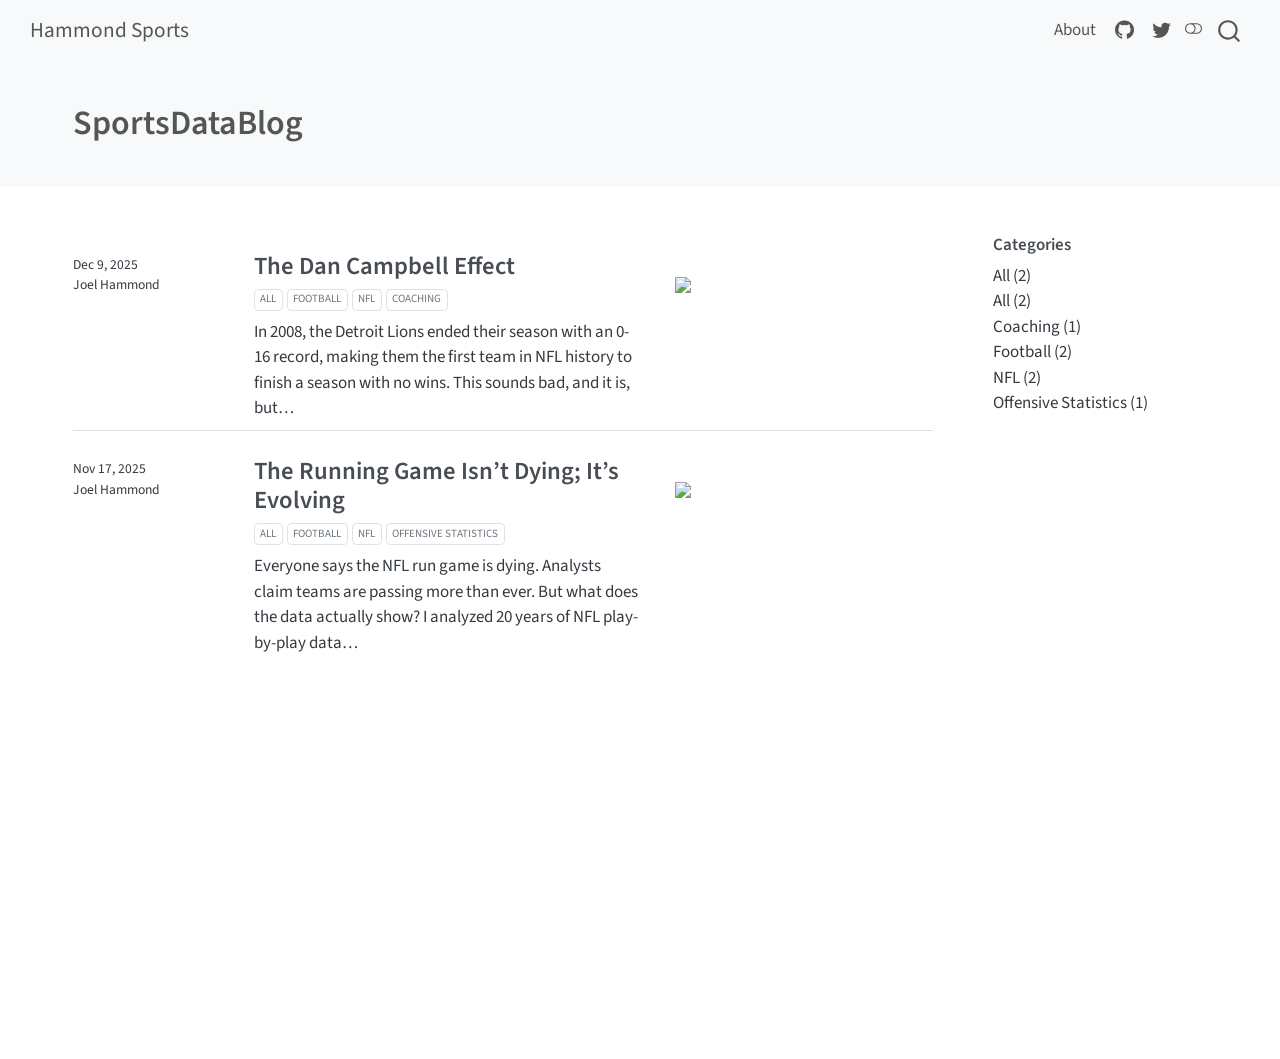
==== commit 1117f01d: "DanTest9" ====
--- a/index.html
+++ b/index.html
@@ -209,18 +209,18 @@
 
 <div class="quarto-listing quarto-listing-container-default" id="listing-listing">
 <div class="list quarto-listing-default">
-<div class="quarto-post image-right" data-index="0" data-categories="All,Football,NFL,Coaching" data-listing-date-sort="NaN" data-listing-file-modified-sort="1764719911461" data-listing-date-modified-sort="NaN" data-listing-reading-time-sort="6" data-listing-word-count-sort="1157">
+<div class="quarto-post image-right" data-index="0" data-categories="All,Football,NFL,Coaching" data-listing-date-sort="1765260000000" data-listing-file-modified-sort="1765295117430" data-listing-date-modified-sort="NaN" data-listing-reading-time-sort="11" data-listing-word-count-sort="2160">
 <div class="thumbnail">
-<p><a href="./posts/DetroitLions/index.html" class="no-external"></a></p><a href="./posts/DetroitLions/index.html" class="no-external">
-<p><img loading="lazy" src="./posts/DetroitLions/DanCampbellBlog.jpg" class="thumbnail-image"></p>
-</a><p><a href="./posts/DetroitLions/index.html" class="no-external"></a></p>
+<p><a href="./posts/the-dan-campbell-effect/index.html" class="no-external"></a></p><a href="./posts/the-dan-campbell-effect/index.html" class="no-external">
+<p><img loading="lazy" src="./posts/the-dan-campbell-effect/DanCampbellBlog.jpg" class="thumbnail-image"></p>
+</a><p><a href="./posts/the-dan-campbell-effect/index.html" class="no-external"></a></p>
 </div>
 <div class="body">
 <h3 class="no-anchor listing-title">
-<a href="./posts/DetroitLions/index.html" class="no-external">The Dan Campbell Effect</a>
+<a href="./posts/the-dan-campbell-effect/index.html" class="no-external">The Dan Campbell Effect</a>
 </h3>
 <div class="listing-subtitle">
-<a href="./posts/DetroitLions/index.html" class="no-external"></a>
+<a href="./posts/the-dan-campbell-effect/index.html" class="no-external"></a>
 </div>
 <div class="listing-categories">
 <div class="listing-category" onclick="window.quartoListingCategory('All'); return false;">
@@ -237,13 +237,13 @@
 </div>
 </div>
 <div class="listing-description">
-<a href="./posts/DetroitLions/index.html" class="no-external">In 2008, the Detroit Lions ended their season with an 0-16 record, making them the first team in NFL history to finish a season with no wins. This sounds bad, and it is, but…</a>
+<a href="./posts/the-dan-campbell-effect/index.html" class="no-external">In 2008, the Detroit Lions ended their season with an 0-16 record, making them the first team in NFL history to finish a season with no wins. This sounds bad, and it is, but…</a>
 </div>
 </div>
 <div class="metadata">
-<a href="./posts/DetroitLions/index.html" class="no-external">
+<a href="./posts/the-dan-campbell-effect/index.html" class="no-external">
 <div class="listing-date">
-Invalid Date
+Dec 9, 2025
 </div>
 <div class="listing-author">
 Joel Hammond
@@ -253,16 +253,16 @@
 </div>
 <div class="quarto-post image-right" data-index="1" data-categories="All,Football,NFL,Offensive Statistics" data-listing-date-sort="1763359200000" data-listing-file-modified-sort="1763577072582" data-listing-date-modified-sort="NaN" data-listing-reading-time-sort="9" data-listing-word-count-sort="1790">
 <div class="thumbnail">
-<p><a href="./posts/FootBallRushing/index.html" class="no-external"></a></p><a href="./posts/FootBallRushing/index.html" class="no-external">
-<p><img loading="lazy" src="./posts/FootBallRushing/000012.png?fixed_size=1" class="thumbnail-image"></p>
-</a><p><a href="./posts/FootBallRushing/index.html" class="no-external"></a></p>
+<p><a href="./posts/running-game-isn't-dying/index.html" class="no-external"></a></p><a href="./posts/running-game-isn't-dying/index.html" class="no-external">
+<p><img loading="lazy" src="./posts/running-game-isn't-dying/000012.png?fixed_size=1" class="thumbnail-image"></p>
+</a><p><a href="./posts/running-game-isn't-dying/index.html" class="no-external"></a></p>
 </div>
 <div class="body">
 <h3 class="no-anchor listing-title">
-<a href="./posts/FootBallRushing/index.html" class="no-external">The Running Game Isn’t Dying; It’s Evolving</a>
+<a href="./posts/running-game-isn't-dying/index.html" class="no-external">The Running Game Isn’t Dying; It’s Evolving</a>
 </h3>
 <div class="listing-subtitle">
-<a href="./posts/FootBallRushing/index.html" class="no-external"></a>
+<a href="./posts/running-game-isn't-dying/index.html" class="no-external"></a>
 </div>
 <div class="listing-categories">
 <div class="listing-category" onclick="window.quartoListingCategory('All'); return false;">
@@ -279,11 +279,11 @@
 </div>
 </div>
 <div class="listing-description">
-<a href="./posts/FootBallRushing/index.html" class="no-external">Everyone says the NFL run game is dying. Analysts claim teams are passing more than ever. But what does the data actually show? I analyzed 20 years of NFL play-by-play data…</a>
+<a href="./posts/running-game-isn't-dying/index.html" class="no-external">Everyone says the NFL run game is dying. Analysts claim teams are passing more than ever. But what does the data actually show? I analyzed 20 years of NFL play-by-play data…</a>
 </div>
 </div>
 <div class="metadata">
-<a href="./posts/FootBallRushing/index.html" class="no-external">
+<a href="./posts/running-game-isn't-dying/index.html" class="no-external">
 <div class="listing-date">
 Nov 17, 2025
 </div>
